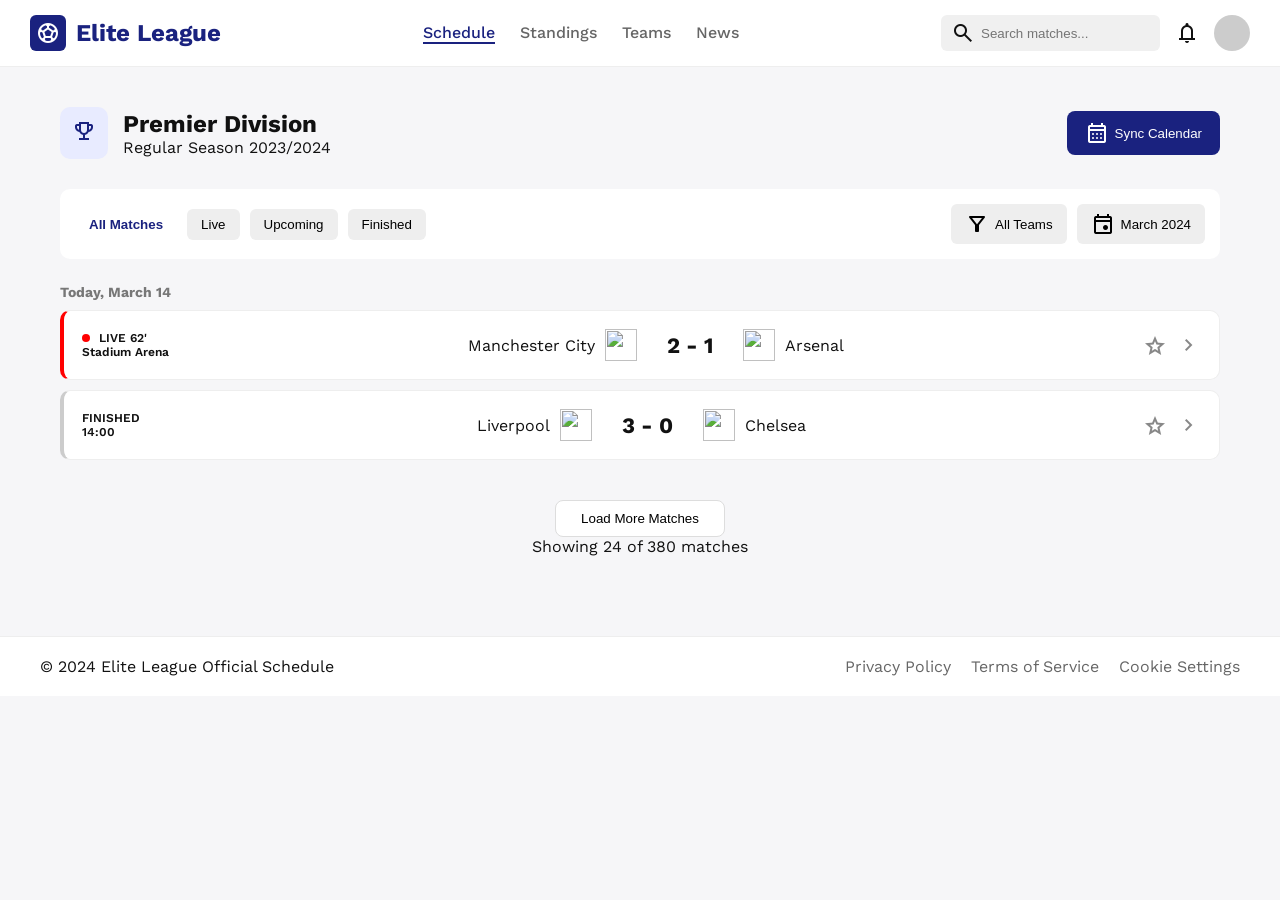
==== matches.html @ 579c9c0e "first commit" ====
<!doctype html>
<html lang="en">
  <head>
    <meta charset="UTF-8" />
    <meta name="viewport" content="width=device-width, initial-scale=1.0" />

    <title>League Matches</title>

    <link rel="stylesheet" href="./assets/css/matches.css" />

    <link
      href="https://fonts.googleapis.com/css2?family=Work+Sans:wght@300;400;500;600;700&display=swap"
      rel="stylesheet"
    />

    <link
      href="https://fonts.googleapis.com/css2?family=Material+Symbols+Outlined"
      rel="stylesheet"
    />
  </head>

  <body>
    <header class="navbar">
      <div class="logo">
        <span class="material-symbols-outlined icon">sports_soccer</span>
        <h2>Elite League</h2>
      </div>

      <nav class="menu">
        <a class="active" href="#">Schedule</a>
        <a href="#">Standings</a>
        <a href="#">Teams</a>
        <a href="#">News</a>
      </nav>

      <div class="nav-actions">
        <div class="search">
          <span class="material-symbols-outlined">search</span>
          <input type="text" placeholder="Search matches..." />
        </div>

        <span class="material-symbols-outlined bell">notifications</span>

        <div class="avatar"></div>
      </div>
    </header>

    <main class="container">
      <!-- league header -->

      <section class="league-header">
        <div class="league-info">
          <div class="trophy">
            <span class="material-symbols-outlined">trophy</span>
          </div>

          <div>
            <h1>Premier Division</h1>
            <p>Regular Season 2023/2024</p>
          </div>
        </div>

        <button class="sync-btn">
          <span class="material-symbols-outlined">calendar_month</span>
          Sync Calendar
        </button>
      </section>

      <!-- filters -->

      <section class="filters">
        <div class="tabs">
          <button class="active">All Matches</button>
          <button>Live</button>
          <button>Upcoming</button>
          <button>Finished</button>
        </div>

        <div class="filter-actions">
          <button class="filter-btn">
            <span class="material-symbols-outlined">filter_alt</span>
            All Teams
          </button>

          <button class="filter-btn">
            <span class="material-symbols-outlined">event</span>
            March 2024
          </button>
        </div>
      </section>

      <!-- matches -->

      <section class="matches">
        <h3 class="day-title">Today, March 14</h3>

        <div class="match-card live">
          <div class="match-status">
            <span class="live-dot"></span>
            LIVE 62'

            <p>Stadium Arena</p>
          </div>

          <div class="teams">
            <div class="team left">
              <span>Manchester City</span>
              <img src="assets/images/teams/mancity.png" />
            </div>

            <div class="score">2 - 1</div>

            <div class="team right">
              <img src="assets/images/teams/arsenal.png" />
              <span>Arsenal</span>
            </div>
          </div>

          <div class="match-actions">
            <span class="material-symbols-outlined">star</span>
            <span class="material-symbols-outlined">chevron_right</span>
          </div>
        </div>

        <div class="match-card finished">
          <div class="match-status">
            FINISHED
            <p>14:00</p>
          </div>

          <div class="teams">
            <div class="team left">
              <span>Liverpool</span>
              <img src="assets/images/teams/liverpool.png" />
            </div>

            <div class="score">3 - 0</div>

            <div class="team right">
              <img src="assets/images/teams/chelsea.png" />
              <span>Chelsea</span>
            </div>
          </div>

          <div class="match-actions">
            <span class="material-symbols-outlined">star</span>
            <span class="material-symbols-outlined">chevron_right</span>
          </div>
        </div>
      </section>

      <div class="load-more">
        <button>Load More Matches</button>

        <p>Showing 24 of 380 matches</p>
      </div>
    </main>

    <footer class="footer">
      <div class="footer-container">
        <p>© 2024 Elite League Official Schedule</p>

        <div class="links">
          <a href="#">Privacy Policy</a>
          <a href="#">Terms of Service</a>
          <a href="#">Cookie Settings</a>
        </div>
      </div>
    </footer>
  </body>
</html>
---- assets/css/matches.css ----
* {
  margin: 0;
  padding: 0;
  box-sizing: border-box;
}

body {
  font-family: "Work Sans", sans-serif;
  background: #f6f6f8;
  color: #111;
}

.container {
  max-width: 1200px;
  margin: auto;
  padding: 40px 20px;
}

.navbar {
  display: flex;
  justify-content: space-between;
  align-items: center;
  background: #fff;
  padding: 15px 30px;
  border-bottom: 1px solid #eee;
}

.logo {
  display: flex;
  align-items: center;
  gap: 10px;
  color: #1a227f;
}

.logo .icon {
  background: #1a227f;
  color: #fff;
  padding: 6px;
  border-radius: 6px;
}

.menu {
  display: flex;
  gap: 25px;
}

.menu a {
  text-decoration: none;
  color: #666;
  font-weight: 500;
}

.menu a.active {
  color: #1a227f;
  border-bottom: 2px solid #1a227f;
}

.nav-actions {
  display: flex;
  align-items: center;
  gap: 15px;
}

.search {
  display: flex;
  align-items: center;
  background: #f0f0f0;
  padding: 6px 10px;
  border-radius: 6px;
}

.search input {
  border: none;
  background: transparent;
  outline: none;
  margin-left: 6px;
}

.avatar {
  width: 36px;
  height: 36px;
  background: #ccc;
  border-radius: 50%;
}

.league-header {
  display: flex;
  justify-content: space-between;
  align-items: center;
  margin-bottom: 30px;
}

.league-info {
  display: flex;
  align-items: center;
  gap: 15px;
}

.trophy {
  background: #e8ebff;
  padding: 12px;
  border-radius: 10px;
  color: #1a227f;
}

.sync-btn {
  background: #1a227f;
  color: #fff;
  border: none;
  padding: 10px 18px;
  border-radius: 8px;
  display: flex;
  align-items: center;
  gap: 6px;
  cursor: pointer;
}

.filters {
  background: #fff;
  padding: 15px;
  border-radius: 10px;
  display: flex;
  justify-content: space-between;
  align-items: center;
  margin-bottom: 25px;
}

.tabs {
  display: flex;
  gap: 10px;
}

.tabs button {
  padding: 8px 14px;
  border: none;
  background: #eee;
  border-radius: 6px;
  cursor: pointer;
}

.tabs button.active {
  background: #fff;
  color: #1a227f;
  font-weight: 600;
}

.filter-actions {
  display: flex;
  gap: 10px;
}

.filter-btn {
  background: #eee;
  border: none;
  padding: 8px 14px;
  border-radius: 6px;
  display: flex;
  align-items: center;
  gap: 6px;
  cursor: pointer;
}

.day-title {
  margin-bottom: 10px;
  color: #777;
  font-size: 14px;
}

.match-card {
  display: flex;
  align-items: center;
  justify-content: space-between;
  background: #fff;
  border-radius: 10px;
  padding: 18px;
  margin-bottom: 10px;
  border: 1px solid #eee;
}

.match-card.live {
  border-left: 4px solid red;
}

.match-card.finished {
  border-left: 4px solid #ccc;
}

.match-status {
  font-size: 12px;
  font-weight: 600;
}

.live-dot {
  width: 8px;
  height: 8px;
  background: red;
  border-radius: 50%;
  display: inline-block;
  margin-right: 5px;
}

.teams {
  display: flex;
  align-items: center;
  gap: 30px;
}

.team {
  display: flex;
  align-items: center;
  gap: 10px;
}

.team img {
  width: 32px;
  height: 32px;
}

.score {
  font-size: 22px;
  font-weight: 700;
}

.match-actions {
  display: flex;
  gap: 10px;
  color: #888;
}

.load-more {
  text-align: center;
  margin-top: 40px;
}

.load-more button {
  padding: 10px 25px;
  border: 1px solid #ddd;
  background: #fff;
  border-radius: 8px;
  cursor: pointer;
}

.footer {
  background: #fff;
  border-top: 1px solid #eee;
  padding: 20px;
  margin-top: 40px;
}

.footer-container {
  max-width: 1200px;
  margin: auto;
  display: flex;
  justify-content: space-between;
  align-items: center;
}

.links {
  display: flex;
  gap: 20px;
}

.links a {
  text-decoration: none;
  color: #666;
}

@media (max-width: 768px) {
  .menu {
    display: none;
  }

  .filters {
    flex-direction: column;
    gap: 15px;
  }

  .match-card {
    flex-direction: column;
    gap: 15px;
  }

  .teams {
    justify-content: center;
  }
}
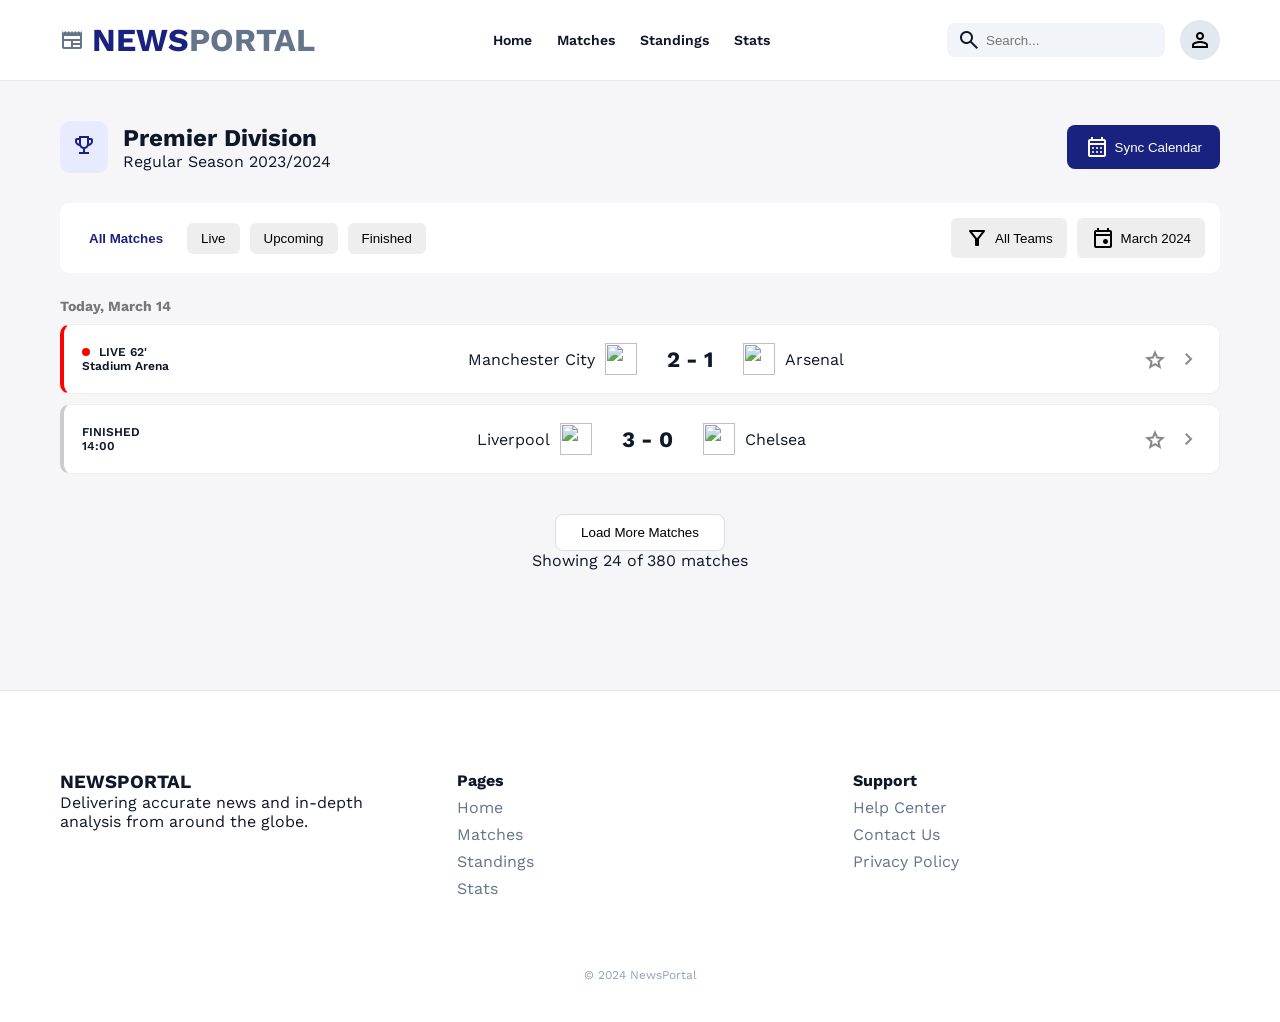
==== commit 70835552: "Complete project: unified nav, footer, CSS cleanup, JS implementation - Unified navigation bar acros" ====
--- a/matches.html
+++ b/matches.html
@@ -6,6 +6,7 @@
 
     <title>League Matches</title>
 
+    <link rel="stylesheet" href="./assets/css/main.css" />
     <link rel="stylesheet" href="./assets/css/matches.css" />
 
     <link
@@ -20,28 +21,27 @@
   </head>
 
   <body>
-    <header class="navbar">
-      <div class="logo">
-        <span class="material-symbols-outlined icon">sports_soccer</span>
-        <h2>Elite League</h2>
-      </div>
-
-      <nav class="menu">
-        <a class="active" href="#">Schedule</a>
-        <a href="#">Standings</a>
-        <a href="#">Teams</a>
-        <a href="#">News</a>
-      </nav>
-
-      <div class="nav-actions">
-        <div class="search">
-          <span class="material-symbols-outlined">search</span>
-          <input type="text" placeholder="Search matches..." />
+    <header class="header">
+      <div class="container nav">
+        <div class="logo">
+          <span class="material-symbols-outlined logo-icon">newspaper</span>
+          <h1>NEWS<span>PORTAL</span></h1>
         </div>
-
-        <span class="material-symbols-outlined bell">notifications</span>
-
-        <div class="avatar"></div>
+        <nav class="menu">
+          <a href="index.html">Home</a>
+          <a href="matches.html" class="active">Matches</a>
+          <a href="standings.html">Standings</a>
+          <a href="stats.html">Stats</a>
+        </nav>
+        <div class="nav-right">
+          <div class="search">
+            <span class="material-symbols-outlined">search</span>
+            <input type="text" placeholder="Search..." />
+          </div>
+          <button class="profile">
+            <span class="material-symbols-outlined">person</span>
+          </button>
+        </div>
       </div>
     </header>
 
@@ -157,15 +157,30 @@
     </main>
 
     <footer class="footer">
-      <div class="footer-container">
-        <p>© 2024 Elite League Official Schedule</p>
-
-        <div class="links">
+      <div class="container footer-grid">
+        <div>
+          <h3 class="footer-logo">NEWSPORTAL</h3>
+          <p>Delivering accurate news and in-depth analysis from around the globe.</p>
+        </div>
+        <div>
+          <h4>Pages</h4>
+          <a href="index.html">Home</a>
+          <a href="matches.html">Matches</a>
+          <a href="standings.html">Standings</a>
+          <a href="stats.html">Stats</a>
+        </div>
+        <div>
+          <h4>Support</h4>
+          <a href="#">Help Center</a>
+          <a href="#">Contact Us</a>
           <a href="#">Privacy Policy</a>
-          <a href="#">Terms of Service</a>
-          <a href="#">Cookie Settings</a>
         </div>
       </div>
+      <p class="copyright">© 2024 NewsPortal</p>
     </footer>
+
+    <script src="js/sportsService.js"></script>
+    <script src="js/main.js"></script>
+    <script src="js/matches.js"></script>
   </body>
 </html>
--- a/assets/css/main.css
+++ b/assets/css/main.css
@@ -0,0 +1,304 @@
+* {
+  margin: 0;
+  padding: 0;
+  box-sizing: border-box;
+}
+
+body {
+  font-family: "Work Sans", sans-serif;
+  background: #f6f6f8;
+  color: #0f172a;
+}
+
+.container {
+  max-width: 1200px;
+  margin: auto;
+  padding: 0 20px;
+}
+
+.header {
+  background: white;
+  border-bottom: 1px solid #e2e8f0;
+  position: sticky;
+  top: 0;
+}
+
+.nav {
+  display: flex;
+  align-items: center;
+  justify-content: space-between;
+  height: 70px;
+}
+
+.logo {
+  display: flex;
+  align-items: center;
+  gap: 8px;
+  color: #1a227f;
+}
+
+.logo span {
+  color: #64748b;
+}
+
+.menu {
+  display: flex;
+  gap: 25px;
+}
+
+.menu a {
+  text-decoration: none;
+  font-weight: 600;
+  color: #0f172a;
+  font-size: 14px;
+}
+
+.menu a:hover {
+  color: #1a227f;
+}
+
+.nav-right {
+  display: flex;
+  align-items: center;
+  gap: 15px;
+}
+
+.search {
+  display: flex;
+  align-items: center;
+  background: #f1f5f9;
+  padding: 5px 10px;
+  border-radius: 8px;
+}
+
+.search input {
+  border: none;
+  outline: none;
+  background: none;
+  padding-left: 5px;
+}
+
+.profile {
+  width: 40px;
+  height: 40px;
+  border-radius: 50%;
+  border: none;
+  background: #e2e8f0;
+  display: flex;
+  align-items: center;
+  justify-content: center;
+  cursor: pointer;
+}
+
+.main-layout {
+  display: flex;
+  gap: 40px;
+  margin-top: 40px;
+}
+
+.content {
+  flex: 2;
+}
+
+.sidebar {
+  flex: 1;
+  display: flex;
+  flex-direction: column;
+  gap: 20px;
+}
+
+.section-title {
+  font-size: 24px;
+  margin-bottom: 20px;
+  border-left: 4px solid #1a227f;
+  padding-left: 10px;
+}
+
+.grid {
+  display: grid;
+  grid-template-columns: repeat(3, 1fr);
+  gap: 20px;
+}
+
+.card img {
+  width: 100%;
+  border-radius: 10px;
+  margin-bottom: 10px;
+}
+
+.card h3 {
+  font-size: 18px;
+  margin-bottom: 5px;
+}
+
+.card p {
+  font-size: 14px;
+  color: #64748b;
+}
+
+.widget {
+  background: white;
+  padding: 20px;
+  border-radius: 10px;
+  border: 1px solid #e2e8f0;
+}
+
+.weather {
+  display: flex;
+  align-items: center;
+  gap: 15px;
+  margin-top: 10px;
+}
+
+.weather-icon {
+  font-size: 50px;
+  color: orange;
+}
+
+.rate {
+  display: flex;
+  justify-content: space-between;
+  margin-top: 10px;
+}
+
+.green {
+  color: #10b981;
+  font-weight: bold;
+}
+
+.newsletter {
+  background: #1a227f;
+  color: white;
+  padding: 20px;
+  border-radius: 10px;
+  display: flex;
+  flex-direction: column;
+  gap: 10px;
+}
+
+.newsletter input {
+  padding: 10px;
+  border-radius: 6px;
+  border: none;
+}
+
+.newsletter button {
+  background: white;
+  color: #1a227f;
+  border: none;
+  padding: 10px;
+  font-weight: bold;
+  border-radius: 6px;
+  cursor: pointer;
+}
+
+.footer {
+  margin-top: 80px;
+  background: white;
+  border-top: 1px solid #e2e8f0;
+  padding: 40px 0;
+}
+
+.footer-grid {
+  display: grid;
+  grid-template-columns: repeat(3, 1fr);
+  gap: 30px;
+}
+
+.footer a {
+  display: block;
+  margin-top: 8px;
+  text-decoration: none;
+  color: #64748b;
+}
+
+.footer a:hover {
+  color: #1a227f;
+}
+
+.copyright {
+  text-align: center;
+  margin-top: 30px;
+  font-size: 12px;
+  color: #94a3b8;
+}
+
+/* Tablet */
+
+@media (max-width: 1024px) {
+  .main-layout {
+    flex-direction: column;
+  }
+
+  .grid {
+    grid-template-columns: repeat(2, 1fr);
+  }
+
+  .menu {
+    display: none;
+  }
+
+  .search {
+    display: none;
+  }
+}
+
+/* Mobile */
+
+@media (max-width: 768px) {
+  .container {
+    padding: 0 15px;
+  }
+
+  .grid {
+    grid-template-columns: 1fr;
+  }
+
+  .nav {
+    flex-wrap: wrap;
+    height: auto;
+    padding: 10px 0;
+  }
+
+  .logo h1 {
+    font-size: 18px;
+  }
+
+  .section-title {
+    font-size: 20px;
+  }
+
+  .card h3 {
+    font-size: 16px;
+  }
+
+  .footer-grid {
+    grid-template-columns: 1fr;
+    text-align: center;
+  }
+
+  .sidebar {
+    width: 100%;
+  }
+}
+
+/* Small Mobile */
+
+@media (max-width: 480px) {
+  .search {
+    display: none;
+  }
+
+  .profile {
+    width: 35px;
+    height: 35px;
+  }
+
+  .weather-icon {
+    font-size: 40px;
+  }
+
+  .newsletter button {
+    font-size: 14px;
+  }
+}
--- a/assets/css/matches.css
+++ b/assets/css/matches.css
@@ -1,86 +1,7 @@
-* {
-  margin: 0;
-  padding: 0;
-  box-sizing: border-box;
-}
-
-body {
-  font-family: "Work Sans", sans-serif;
-  background: #f6f6f8;
-  color: #111;
-}
-
 .container {
   max-width: 1200px;
   margin: auto;
   padding: 40px 20px;
-}
-
-.navbar {
-  display: flex;
-  justify-content: space-between;
-  align-items: center;
-  background: #fff;
-  padding: 15px 30px;
-  border-bottom: 1px solid #eee;
-}
-
-.logo {
-  display: flex;
-  align-items: center;
-  gap: 10px;
-  color: #1a227f;
-}
-
-.logo .icon {
-  background: #1a227f;
-  color: #fff;
-  padding: 6px;
-  border-radius: 6px;
-}
-
-.menu {
-  display: flex;
-  gap: 25px;
-}
-
-.menu a {
-  text-decoration: none;
-  color: #666;
-  font-weight: 500;
-}
-
-.menu a.active {
-  color: #1a227f;
-  border-bottom: 2px solid #1a227f;
-}
-
-.nav-actions {
-  display: flex;
-  align-items: center;
-  gap: 15px;
-}
-
-.search {
-  display: flex;
-  align-items: center;
-  background: #f0f0f0;
-  padding: 6px 10px;
-  border-radius: 6px;
-}
-
-.search input {
-  border: none;
-  background: transparent;
-  outline: none;
-  margin-left: 6px;
-}
-
-.avatar {
-  width: 36px;
-  height: 36px;
-  background: #ccc;
-  border-radius: 50%;
 }
 
 .league-header {
@@ -185,6 +106,10 @@
   border-left: 4px solid #ccc;
 }
 
+.match-card.upcoming {
+  border-left: 4px solid #1a227f;
+}
+
 .match-status {
   font-size: 12px;
   font-weight: 600;
@@ -240,36 +165,7 @@
   cursor: pointer;
 }
 
-.footer {
-  background: #fff;
-  border-top: 1px solid #eee;
-  padding: 20px;
-  margin-top: 40px;
-}
-
-.footer-container {
-  max-width: 1200px;
-  margin: auto;
-  display: flex;
-  justify-content: space-between;
-  align-items: center;
-}
-
-.links {
-  display: flex;
-  gap: 20px;
-}
-
-.links a {
-  text-decoration: none;
-  color: #666;
-}
-
 @media (max-width: 768px) {
-  .menu {
-    display: none;
-  }
-
   .filters {
     flex-direction: column;
     gap: 15px;
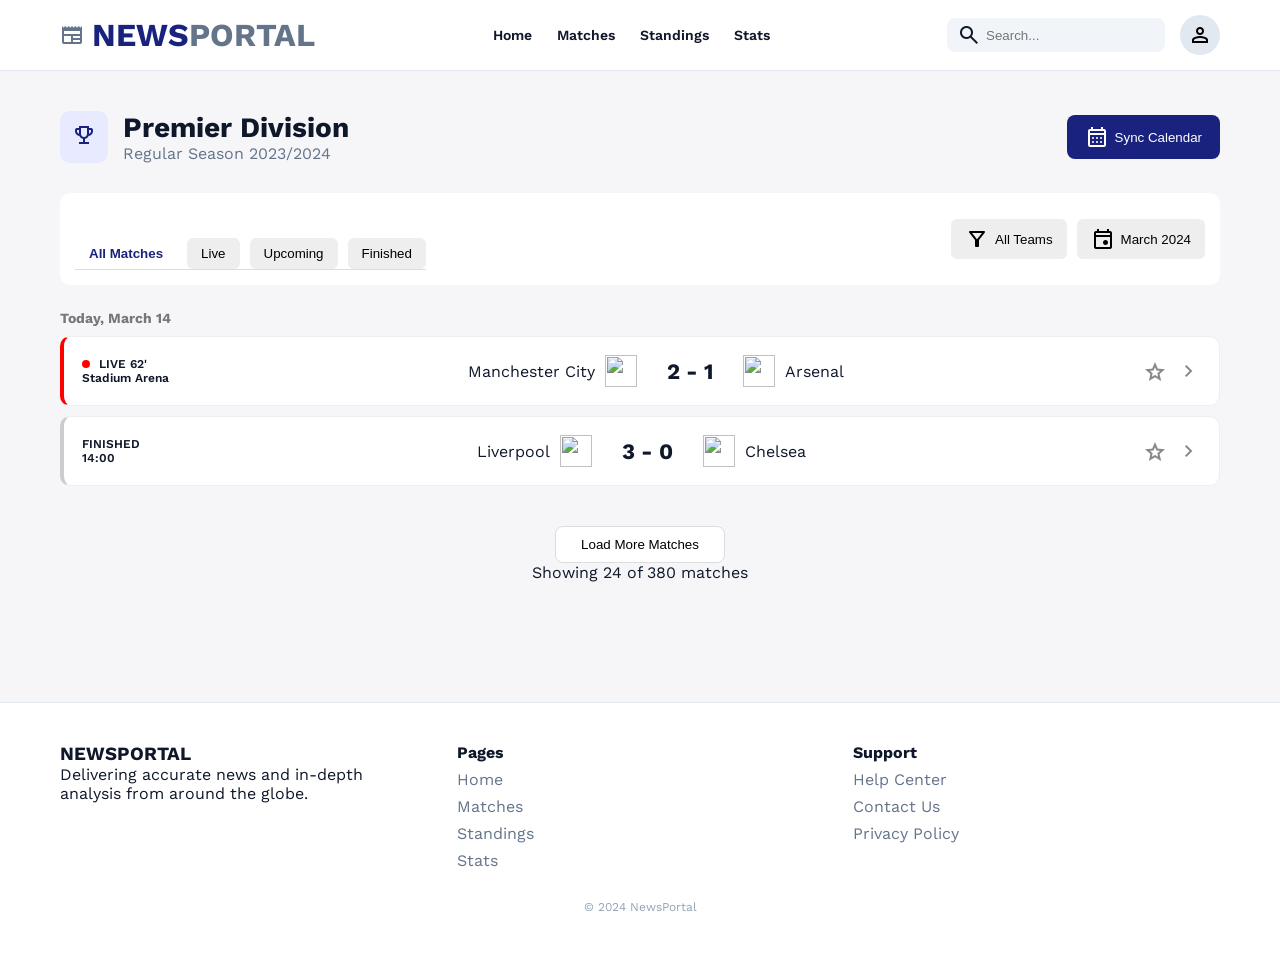
==== commit e5173336: "Consolidate all CSS into single main.css file - Merged matches.css, stats.css, standing.css into mai" ====
--- a/matches.html
+++ b/matches.html
@@ -7,7 +7,6 @@
     <title>League Matches</title>
 
     <link rel="stylesheet" href="./assets/css/main.css" />
-    <link rel="stylesheet" href="./assets/css/matches.css" />
 
     <link
       href="https://fonts.googleapis.com/css2?family=Work+Sans:wght@300;400;500;600;700&display=swap"
--- a/assets/css/main.css
+++ b/assets/css/main.css
@@ -93,7 +93,11 @@
 .main-layout {
   display: flex;
   gap: 40px;
-  margin-top: 40px;
+}
+
+main.container {
+  padding-top: 40px;
+  padding-bottom: 40px;
 }
 
 .content {
@@ -302,3 +306,485 @@
     font-size: 14px;
   }
 }
+
+/* =============================================
+   MATCHES PAGE STYLES
+   ============================================= */
+
+.league-header {
+  display: flex;
+  justify-content: space-between;
+  align-items: center;
+  flex-wrap: wrap;
+  gap: 20px;
+  margin-bottom: 30px;
+}
+
+.league-info {
+  display: flex;
+  align-items: center;
+  gap: 15px;
+}
+
+.trophy {
+  background: #e8ebff;
+  padding: 12px;
+  border-radius: 10px;
+  color: #1a227f;
+}
+
+.sync-btn {
+  background: #1a227f;
+  color: #fff;
+  border: none;
+  padding: 10px 18px;
+  border-radius: 8px;
+  display: flex;
+  align-items: center;
+  gap: 6px;
+  cursor: pointer;
+}
+
+.filters {
+  background: #fff;
+  padding: 15px;
+  border-radius: 10px;
+  display: flex;
+  justify-content: space-between;
+  align-items: center;
+  margin-bottom: 25px;
+}
+
+.filters .tabs {
+  display: flex;
+  gap: 10px;
+}
+
+.filters .tabs button {
+  padding: 8px 14px;
+  border: none;
+  background: #eee;
+  border-radius: 6px;
+  cursor: pointer;
+}
+
+.filters .tabs button.active {
+  background: #fff;
+  color: #1a227f;
+  font-weight: 600;
+}
+
+.filter-actions {
+  display: flex;
+  gap: 10px;
+}
+
+.filter-btn {
+  background: #eee;
+  border: none;
+  padding: 8px 14px;
+  border-radius: 6px;
+  display: flex;
+  align-items: center;
+  gap: 6px;
+  cursor: pointer;
+}
+
+.day-title {
+  margin-bottom: 10px;
+  color: #777;
+  font-size: 14px;
+}
+
+.match-card {
+  display: flex;
+  align-items: center;
+  justify-content: space-between;
+  background: #fff;
+  border-radius: 10px;
+  padding: 18px;
+  margin-bottom: 10px;
+  border: 1px solid #eee;
+}
+
+.match-card.live {
+  border-left: 4px solid red;
+}
+
+.match-card.finished {
+  border-left: 4px solid #ccc;
+}
+
+.match-card.upcoming {
+  border-left: 4px solid #1a227f;
+}
+
+.match-status {
+  font-size: 12px;
+  font-weight: 600;
+}
+
+.live-dot {
+  width: 8px;
+  height: 8px;
+  background: red;
+  border-radius: 50%;
+  display: inline-block;
+  margin-right: 5px;
+}
+
+.teams {
+  display: flex;
+  align-items: center;
+  gap: 30px;
+}
+
+.team {
+  display: flex;
+  align-items: center;
+  gap: 10px;
+}
+
+.team img {
+  width: 32px;
+  height: 32px;
+}
+
+.score {
+  font-size: 22px;
+  font-weight: 700;
+}
+
+.match-actions {
+  display: flex;
+  gap: 10px;
+  color: #888;
+}
+
+.load-more {
+  text-align: center;
+  margin-top: 40px;
+}
+
+.load-more button {
+  padding: 10px 25px;
+  border: 1px solid #ddd;
+  background: #fff;
+  border-radius: 8px;
+  cursor: pointer;
+}
+
+@media (max-width: 768px) {
+  .filters {
+    flex-direction: column;
+    gap: 15px;
+  }
+
+  .match-card {
+    flex-direction: column;
+    gap: 15px;
+  }
+
+  .teams {
+    justify-content: center;
+  }
+}
+
+/* =============================================
+   STATS PAGE STYLES
+   ============================================= */
+
+.dashboard-header {
+  display: flex;
+  justify-content: space-between;
+  align-items: center;
+  margin-bottom: 40px;
+}
+
+.dashboard-header h1 {
+  font-size: 36px;
+  margin-bottom: 10px;
+}
+
+.dashboard-header p {
+  color: #777;
+}
+
+.stats {
+  display: flex;
+  gap: 15px;
+}
+
+.stats .stat-card {
+  background: #fff;
+  padding: 15px 20px;
+  border-radius: 10px;
+  border: 1px solid #eee;
+  text-align: center;
+}
+
+.stats .stat-card h2 {
+  color: #1a227f;
+}
+
+.players-grid {
+  display: grid;
+  grid-template-columns: repeat(auto-fit, minmax(280px, 1fr));
+  gap: 25px;
+}
+
+.player-card {
+  background: #fff;
+  padding: 20px;
+  border-radius: 14px;
+  border: 1px solid #eee;
+  transition: 0.3s;
+}
+
+.player-card:hover {
+  box-shadow: 0 10px 20px rgba(0, 0, 0, 0.1);
+}
+
+.player-img {
+  width: 80px;
+  height: 80px;
+  border-radius: 12px;
+  object-fit: cover;
+}
+
+.player-header {
+  display: flex;
+  justify-content: space-between;
+  align-items: center;
+  margin-bottom: 15px;
+}
+
+.player-number {
+  font-size: 32px;
+  font-weight: 800;
+  color: #ddd;
+}
+
+.player-stats {
+  display: grid;
+  grid-template-columns: repeat(3, 1fr);
+  margin-top: 15px;
+  text-align: center;
+}
+
+.player-stats h4 {
+  font-size: 20px;
+}
+
+.player-stats .yellow {
+  color: #facc15;
+}
+
+.player-stats .red {
+  color: #ef4444;
+}
+
+.analytics-btn {
+  width: 100%;
+  margin-top: 15px;
+  padding: 10px;
+  border: none;
+  background: #f5f5f5;
+  cursor: pointer;
+  font-weight: bold;
+}
+
+.analytics-btn:hover {
+  background: #1a227f;
+  color: #fff;
+}
+
+/* =============================================
+   STANDINGS PAGE STYLES
+   ============================================= */
+
+.league-logo {
+  width: 60px;
+  height: 60px;
+  background: #ddd;
+  border-radius: 10px;
+}
+
+.league-header h1 {
+  font-size: 28px;
+}
+
+.league-header p {
+  color: #64748b;
+}
+
+.btn {
+  display: flex;
+  align-items: center;
+  gap: 6px;
+  padding: 10px 16px;
+  border-radius: 6px;
+  border: none;
+  cursor: pointer;
+  font-weight: 600;
+}
+
+.primary {
+  background: #1a227f;
+  color: #fff;
+}
+
+.secondary {
+  background: #fff;
+  border: 1px solid #ddd;
+}
+
+.tabs {
+  display: flex;
+  gap: 30px;
+  border-bottom: 1px solid #ddd;
+  margin-top: 30px;
+}
+
+.tabs a {
+  padding: 10px 0;
+  font-weight: 600;
+  color: #64748b;
+  text-decoration: none;
+}
+
+.tabs a.active {
+  color: #1a227f;
+  border-bottom: 2px solid #1a227f;
+}
+
+.legend {
+  display: flex;
+  gap: 20px;
+  margin: 20px 0;
+  font-size: 12px;
+}
+
+.legend span {
+  width: 10px;
+  height: 10px;
+  display: inline-block;
+  border-radius: 3px;
+  margin-right: 5px;
+}
+
+.blue {
+  background: #2563eb;
+}
+
+.orange {
+  background: #f97316;
+}
+
+.legend .red {
+  background: #dc2626;
+}
+
+.table-card {
+  background: #fff;
+  border-radius: 10px;
+  border: 1px solid #e5e7eb;
+  overflow: hidden;
+}
+
+.table-wrapper {
+  overflow-x: auto;
+}
+
+table {
+  width: 100%;
+  border-collapse: collapse;
+}
+
+thead {
+  background: #f1f5f9;
+  font-size: 12px;
+  text-transform: uppercase;
+}
+
+th,
+td {
+  padding: 14px;
+  text-align: center;
+}
+
+td.team {
+  text-align: left;
+  font-weight: 600;
+}
+
+tbody tr {
+  border-top: 1px solid #f1f5f9;
+}
+
+tbody tr:hover {
+  background: #f8fafc;
+}
+
+.points {
+  font-weight: 700;
+  color: #1a227f;
+}
+
+.gd {
+  color: #16a34a;
+  font-weight: 600;
+}
+
+.negative {
+  color: #dc2626;
+}
+
+.champions td:first-child {
+  border-left: 4px solid #2563eb;
+}
+
+.europa td:first-child {
+  border-left: 4px solid #f97316;
+}
+
+.relegation td:first-child {
+  border-left: 4px solid #dc2626;
+}
+
+.stats-grid {
+  display: grid;
+  grid-template-columns: repeat(auto-fit, minmax(250px, 1fr));
+  gap: 20px;
+  margin-top: 40px;
+}
+
+.stats-grid .stat-card {
+  background: #fff;
+  padding: 20px;
+  border-radius: 10px;
+  border: 1px solid #e5e7eb;
+}
+
+.stats-grid .stat-card h3 {
+  display: flex;
+  align-items: center;
+  gap: 8px;
+  margin-bottom: 10px;
+  color: #1a227f;
+}
+
+.stat-name {
+  font-weight: 700;
+}
+
+.stat-info {
+  font-size: 14px;
+  color: #64748b;
+}
+
+@media (max-width: 768px) {
+  .tabs {
+    overflow-x: auto;
+  }
+}
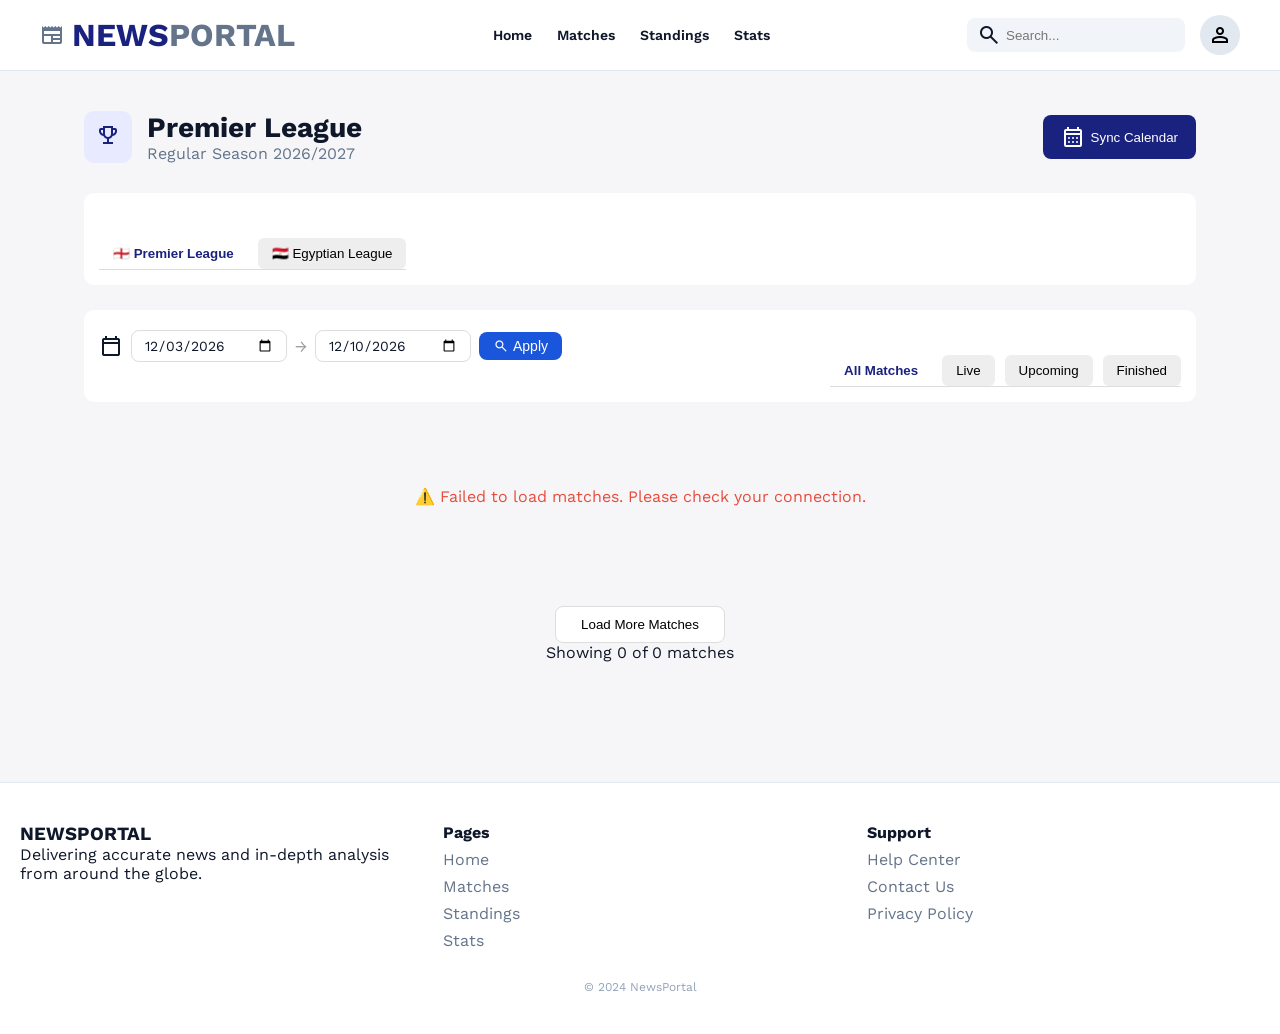
==== commit 2f747834: "Matches & Standing Pages" ====
--- a/matches.html
+++ b/matches.html
@@ -3,16 +3,12 @@
   <head>
     <meta charset="UTF-8" />
     <meta name="viewport" content="width=device-width, initial-scale=1.0" />
-
     <title>League Matches</title>
-
     <link rel="stylesheet" href="./assets/css/main.css" />
-
     <link
       href="https://fonts.googleapis.com/css2?family=Work+Sans:wght@300;400;500;600;700&display=swap"
       rel="stylesheet"
     />
-
     <link
       href="https://fonts.googleapis.com/css2?family=Material+Symbols+Outlined"
       rel="stylesheet"
@@ -45,113 +41,71 @@
     </header>
 
     <main class="container">
-      <!-- league header -->
-
+      <!-- league header — h1 و p بيتحدثوا من JS -->
       <section class="league-header">
         <div class="league-info">
           <div class="trophy">
             <span class="material-symbols-outlined">trophy</span>
           </div>
-
           <div>
-            <h1>Premier Division</h1>
-            <p>Regular Season 2023/2024</p>
+            <h1 id="league-title">Premier League</h1>
+            <p id="league-subtitle">Regular Season 2025/2026</p>
           </div>
         </div>
-
         <button class="sync-btn">
           <span class="material-symbols-outlined">calendar_month</span>
           Sync Calendar
         </button>
       </section>
 
-      <!-- filters -->
+      <!-- ① League tabs -->
+      <section class="filters">
+        <div class="tabs league-tabs">
+          <button
+            class="active"
+            data-league="premier"
+            data-title="Premier League"
+            data-flag="🏴󠁧󠁢󠁥󠁮󠁧󠁿"
+          >
+            🏴󠁧󠁢󠁥󠁮󠁧󠁿 Premier League
+          </button>
+          <button
+            data-league="egyptian"
+            data-title="Egyptian League"
+            data-flag="🇪🇬"
+          >
+            🇪🇬 Egyptian League
+          </button>
+        </div>
+      </section>
 
+      <!-- ② Date picker + status tabs -->
       <section class="filters">
-        <div class="tabs">
+        <div class="date-range">
+          <span class="material-symbols-outlined">calendar_today</span>
+          <input type="date" id="date-from" />
+          <span class="date-separator">→</span>
+          <input type="date" id="date-to" />
+          <button id="apply-date" class="apply-btn">
+            <span class="material-symbols-outlined">search</span>
+            Apply
+          </button>
+        </div>
+
+        <div class="tabs status-tabs">
           <button class="active">All Matches</button>
           <button>Live</button>
           <button>Upcoming</button>
           <button>Finished</button>
         </div>
-
-        <div class="filter-actions">
-          <button class="filter-btn">
-            <span class="material-symbols-outlined">filter_alt</span>
-            All Teams
-          </button>
-
-          <button class="filter-btn">
-            <span class="material-symbols-outlined">event</span>
-            March 2024
-          </button>
-        </div>
       </section>
 
-      <!-- matches -->
-
-      <section class="matches">
-        <h3 class="day-title">Today, March 14</h3>
-
-        <div class="match-card live">
-          <div class="match-status">
-            <span class="live-dot"></span>
-            LIVE 62'
-
-            <p>Stadium Arena</p>
-          </div>
-
-          <div class="teams">
-            <div class="team left">
-              <span>Manchester City</span>
-              <img src="assets/images/teams/mancity.png" />
-            </div>
-
-            <div class="score">2 - 1</div>
-
-            <div class="team right">
-              <img src="assets/images/teams/arsenal.png" />
-              <span>Arsenal</span>
-            </div>
-          </div>
-
-          <div class="match-actions">
-            <span class="material-symbols-outlined">star</span>
-            <span class="material-symbols-outlined">chevron_right</span>
-          </div>
-        </div>
-
-        <div class="match-card finished">
-          <div class="match-status">
-            FINISHED
-            <p>14:00</p>
-          </div>
-
-          <div class="teams">
-            <div class="team left">
-              <span>Liverpool</span>
-              <img src="assets/images/teams/liverpool.png" />
-            </div>
-
-            <div class="score">3 - 0</div>
-
-            <div class="team right">
-              <img src="assets/images/teams/chelsea.png" />
-              <span>Chelsea</span>
-            </div>
-          </div>
-
-          <div class="match-actions">
-            <span class="material-symbols-outlined">star</span>
-            <span class="material-symbols-outlined">chevron_right</span>
-          </div>
-        </div>
-      </section>
+      <!-- matches — filled by matches.js -->
+      <section class="matches"></section>
 
       <div class="load-more">
         <button>Load More Matches</button>
-
-        <p>Showing 24 of 380 matches</p>
+        <p>Showing 0 of 0 matches</p>
       </div>
     </main>
 
@@ -159,7 +113,10 @@
       <div class="container footer-grid">
         <div>
           <h3 class="footer-logo">NEWSPORTAL</h3>
-          <p>Delivering accurate news and in-depth analysis from around the globe.</p>
+          <p>
+            Delivering accurate news and in-depth analysis from around the
+            globe.
+          </p>
         </div>
         <div>
           <h4>Pages</h4>
@@ -178,8 +135,6 @@
       <p class="copyright">© 2024 NewsPortal</p>
     </footer>
 
-    <script src="js/sportsService.js"></script>
-    <script src="js/main.js"></script>
     <script src="js/matches.js"></script>
   </body>
 </html>
--- a/assets/css/main.css
+++ b/assets/css/main.css
@@ -11,7 +11,7 @@
 }
 
 .container {
-  max-width: 1200px;
+  /* max-width: 1200px; */
   margin: auto;
   padding: 0 20px;
 }
@@ -21,6 +21,7 @@
   border-bottom: 1px solid #e2e8f0;
   position: sticky;
   top: 0;
+  padding: 0 20px;
 }
 
 .nav {
@@ -56,6 +57,10 @@
 .menu a:hover {
   color: #1a227f;
 }
+
+/* .nav {
+  z-index: 100;
+} */
 
 .nav-right {
   display: flex;
@@ -96,12 +101,18 @@
 }
 
 main.container {
+  max-width: 90%;
   padding-top: 40px;
   padding-bottom: 40px;
 }
 
 .content {
   flex: 2;
+  margin-bottom: 50px;
+}
+
+.all-sections {
+  max-width: 70%;
 }
 
 .sidebar {
@@ -128,6 +139,13 @@
   width: 100%;
   border-radius: 10px;
   margin-bottom: 10px;
+  height: 150px;
+  object-fit: cover;
+}
+
+.card img:hover {
+  transform: scale(1.05);
+  transition: 0.8s;
 }
 
 .card h3 {
@@ -138,6 +156,11 @@
 .card p {
   font-size: 14px;
   color: #64748b;
+}
+
+.card h3:hover {
+  color: #1a227f;
+  transition: 0.1s;
 }
 
 .widget {
@@ -149,6 +172,7 @@
 
 .weather {
   display: flex;
+  justify-content: space-between;
   align-items: center;
   gap: 15px;
   margin-top: 10px;
@@ -234,6 +258,10 @@
     flex-direction: column;
   }
 
+  .all-sections {
+    max-width: 100%;
+  }
+
   .grid {
     grid-template-columns: repeat(2, 1fr);
   }
@@ -252,6 +280,17 @@
 @media (max-width: 768px) {
   .container {
     padding: 0 15px;
+    margin: 0 auto;
+  }
+
+  .all-sections {
+    flex-direction: column;
+    margin: 0 auto;
+  }
+
+  .all-sections .grid {
+    grid-template-columns: 1fr;
+    gap: 30px;
   }
 
   .grid {
@@ -431,7 +470,24 @@
   border-radius: 50%;
   display: inline-block;
   margin-right: 5px;
-}
+  animation: pulse 1s infinite;
+}
+
+@keyframes pulse {
+  0% {
+    transform: scale(1);
+    opacity: 1;
+  }
+  50% {
+    transform: scale(1.5);
+    opacity: 0.6;
+  }
+  100% {
+    transform: scale(1);
+    opacity: 1;
+  }
+}
+
 
 .teams {
   display: flex;
@@ -489,6 +545,52 @@
     justify-content: center;
   }
 }
+
+.league-tabs {
+        display: flex;
+        gap: 8px;
+        margin-bottom: 0;
+      }
+
+      .date-range {
+        display: flex;
+        align-items: center;
+        gap: 8px;
+        flex-wrap: wrap;
+      }
+      .date-range input[type="date"] {
+        border: 1px solid #ddd;
+        border-radius: 8px;
+        padding: 6px 12px;
+        font-family: inherit;
+        font-size: 0.875rem;
+        color: inherit;
+        background: var(--card-bg, #fff);
+        cursor: pointer;
+      }
+      .date-separator {
+        color: #999;
+        font-size: 1rem;
+      }
+      .apply-btn {
+        display: flex;
+        align-items: center;
+        gap: 4px;
+        padding: 6px 14px;
+        background: var(--primary, #1a56db);
+        color: #fff;
+        border: none;
+        border-radius: 8px;
+        font-size: 0.875rem;
+        cursor: pointer;
+        transition: opacity 0.2s;
+      }
+      .apply-btn:hover {
+        opacity: 0.85;
+      }
+      .apply-btn .material-symbols-outlined {
+        font-size: 1rem;
+      }
 
 /* =============================================
    STATS PAGE STYLES
@@ -788,3 +890,96 @@
     overflow-x: auto;
   }
 }
+
+ /* ── League switcher ── */
+      .league-switcher {
+        display: flex;
+        gap: 8px;
+        margin-bottom: 20px;
+      }
+      .league-switcher button {
+        padding: 8px 18px;
+        border: 1px solid #ddd;
+        border-radius: 8px;
+        background: transparent;
+        font-family: inherit;
+        font-size: 0.875rem;
+        cursor: pointer;
+        transition: all 0.2s;
+      }
+      .league-switcher button.active {
+        background: var(--primary, #1a56db);
+        color: #fff;
+        border-color: var(--primary, #1a56db);
+      }
+
+      /* ── Date range ── */
+      .date-range {
+        display: flex;
+        align-items: center;
+        gap: 8px;
+        flex-wrap: wrap;
+        margin-bottom: 20px;
+      }
+      .date-range input[type="date"] {
+        border: 1px solid #ddd;
+        border-radius: 8px;
+        padding: 6px 12px;
+        font-family: inherit;
+        font-size: 0.875rem;
+        color: inherit;
+        background: var(--card-bg, #fff);
+        cursor: pointer;
+      }
+      .date-separator {
+        color: #999;
+        font-size: 1rem;
+      }
+      .apply-btn {
+        display: flex;
+        align-items: center;
+        gap: 4px;
+        padding: 6px 14px;
+        background: var(--primary, #1a56db);
+        color: #fff;
+        border: none;
+        border-radius: 8px;
+        font-size: 0.875rem;
+        cursor: pointer;
+        transition: opacity 0.2s;
+      }
+      .apply-btn:hover {
+        opacity: 0.85;
+      }
+      .apply-btn .material-symbols-outlined {
+        font-size: 1rem;
+      }
+
+      /* ── Skeleton ── */
+      .skeleton-row td {
+        background: #f0f0f0;
+        color: transparent;
+        border-radius: 4px;
+        animation: pulse 1.2s infinite;
+      }
+      @keyframes pulse {
+        0%,
+        100% {
+          opacity: 1;
+        }
+        50% {
+          opacity: 0.4;
+        }
+      }
+
+      /* ── Team cell with logo ── */
+      .team-cell {
+        display: flex;
+        align-items: center;
+        gap: 10px;
+      }
+      .team-cell img {
+        width: 24px;
+        height: 24px;
+        object-fit: contain;
+      }
